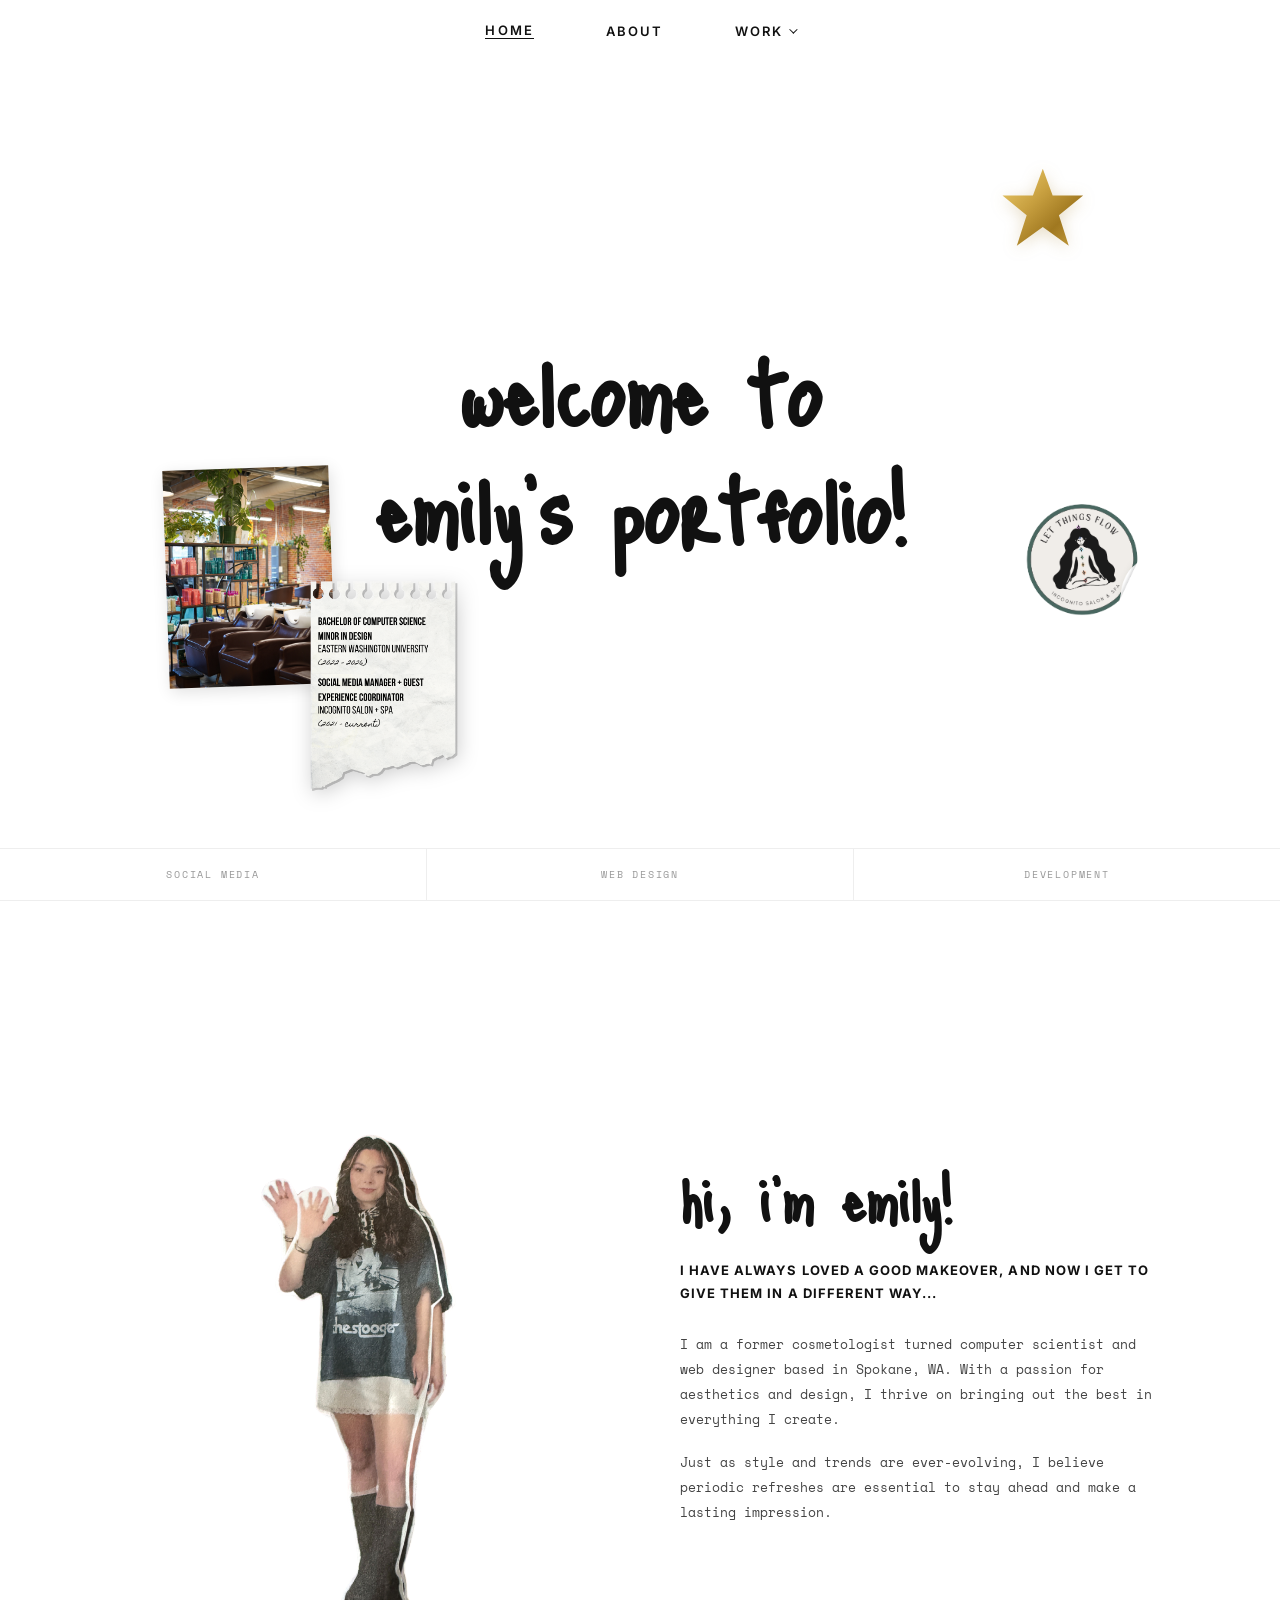
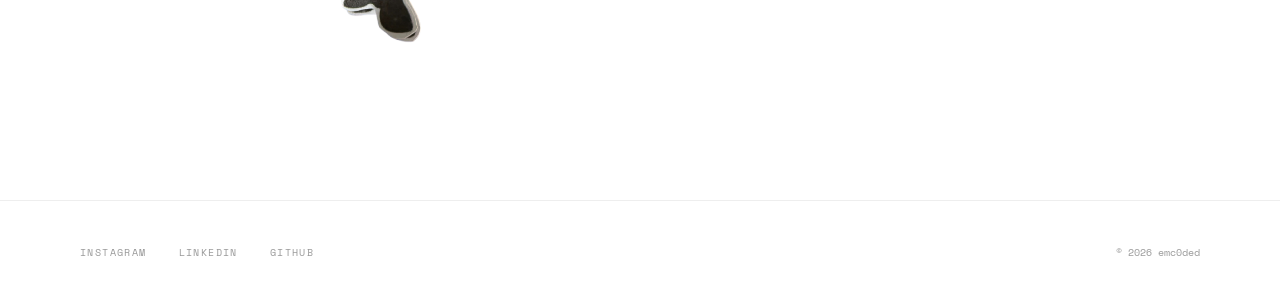
==== index.html @ df0affe6 "photo adjustment" ====
<!DOCTYPE html>
<html lang="en">
<head>
  <meta charset="UTF-8">
  <meta name="viewport" content="width=device-width, initial-scale=1.0">
  <title>emily herbert — portfolio</title>
  <link rel="stylesheet" href="css/style.css?v=10">
  <style>
    /* Index-only tweaks */
    .scroll-hint {
      position: absolute;
      bottom: 32px;
      left: 50%;
      transform: translateX(-50%);
      display: flex;
      flex-direction: column;
      align-items: center;
      gap: 8px;
      z-index: 5;
      pointer-events: none;
    }
    .scroll-hint span {
      font-family: var(--font-mono);
      font-size: 9px;
      letter-spacing: 0.2em;
      text-transform: uppercase;
      color: var(--mid);
    }
    .scroll-hint-line {
      width: 1px;
      height: 40px;
      background: var(--light);
      position: relative;
      overflow: hidden;
    }
    .scroll-hint-line::after {
      content: '';
      position: absolute;
      top: -100%;
      left: 0;
      width: 100%;
      height: 100%;
      background: var(--mid);
      animation: scrollDown 1.6s ease infinite;
    }
    @keyframes scrollDown {
      0%   { top: -100%; }
      100% { top: 200%; }
    }
    /* drag hint */
    .drag-hint {
      position: absolute;
      top: 88px;
      right: 48px;
      font-family: var(--font-mono);
      font-size: 9px;
      letter-spacing: 0.16em;
      text-transform: uppercase;
      color: #ccc;
      z-index: 5;
      pointer-events: none;
    }
    /* work links strip at bottom of hero */
    .work-strip {
      position: absolute;
      bottom: 0;
      left: 0; right: 0;
      display: flex;
      border-top: 1px solid var(--light);
      z-index: 5;
    }
    .work-strip a {
      flex: 1;
      padding: 18px 0;
      text-align: center;
      font-family: var(--font-mono);
      font-size: 10px;
      letter-spacing: 0.18em;
      text-transform: uppercase;
      text-decoration: none;
      color: var(--mid);
      border-right: 1px solid var(--light);
      transition: background 0.2s, color 0.2s;
    }
    .work-strip a:last-child { border-right: none; }
    .work-strip a:hover { background: var(--cream); color: var(--fg); }
  </style>
</head>
<body>

  <!-- ── NAV ── -->
  <nav>
    <a href="index.html" class="active">HOME</a>
    <a href="#about">ABOUT</a>
    <span class="nav-dropdown-toggle" data-menu="work-menu">WORK</span>
  </nav>
  <div class="nav-dropdown-menu" id="work-menu">
    <a href="social-media.html">Social Media</a>
    <a href="web-design.html">Web Design</a>
    <a href="development.html">Development</a>
  </div>

  <!-- ── HERO ── -->
  <section class="hero">

    <!-- Centered title (not draggable) -->
    <h1 class="hero-title">welcome to<br>emily's portfolio!</h1>

    <!-- ① Photo -->
    <div class="draggable" id="drag-photo" style="left: 13%; top: 52%">
      <img src="assets/photo.jpg" alt="Incognito Salon" class="hero-photo">
    </div>

    <!-- ② Resume image -->
    <div class="draggable" id="drag-sticky" style="left: 22%; top: 62%">
      <img src="assets/resume.png" alt="Resume" class="hero-resume">
    </div>

    <!-- ③ Gold star -->
    <div class="draggable" id="drag-star" style="right: 15%; top: 18%">
      <div class="gold-star">
        <svg viewBox="0 0 100 95" xmlns="http://www.w3.org/2000/svg">
          <defs>
            <linearGradient id="starGold" x1="0%" y1="0%" x2="100%" y2="100%">
              <stop offset="0%"   stop-color="#f0d070"/>
              <stop offset="40%"  stop-color="#c8a040"/>
              <stop offset="70%"  stop-color="#a07820"/>
              <stop offset="100%" stop-color="#c8a040"/>
            </linearGradient>
          </defs>
          <polygon
            points="50,5 61,35 95,35 68,57 79,91 50,70 21,91 32,57 5,35 39,35"
            fill="url(#starGold)"
          />
        </svg>
      </div>
    </div>

    <!-- ④ Sticker -->
    <div class="draggable" id="drag-sticker" style="right: 8%; top: 52%">
      <img src="assets/sticker.png" alt="Incognito Salon & Spa sticker" class="hero-sticker">
    </div>

    <!-- Work category strip -->
    <div class="work-strip">
      <a href="social-media.html">Social Media</a>
      <a href="web-design.html">Web Design</a>
      <a href="development.html">Development</a>
    </div>

  </section>

  <!-- ── ABOUT ── -->
  <section class="about-section" id="about">

    <div class="about-photo-wrap">
      <div class="wave-anim">
        <img src="assets/wave.png"  alt="Emily waving" class="wave-frame wave-a">
        <img src="assets/wave2.png" alt="Emily waving" class="wave-frame wave-b">
      </div>
    </div>

    <div class="about-text">
      <h2>hi, i'm emily!</h2>
      <p class="tagline">I have always loved a good makeover, and now I get to give them in a different way...</p>
      <p>I am a former cosmetologist turned computer scientist and web designer based in Spokane, WA. With a passion for aesthetics and design, I thrive on bringing out the best in everything I create.</p>
      <p>Just as style and trends are ever-evolving, I believe periodic refreshes are essential to stay ahead and make a lasting impression.</p>
    </div>

  </section>

  <!-- ── FOOTER ── -->
  <footer>
    
    <div class="footer-links">
      <a href="https://instagram.com/emc0ded" target="_blank" rel="noopener">Instagram</a>
      <a href="https://linkedin.com/in/emarieherb" target="_blank" rel="noopener">LinkedIn</a>
      <a href="https://github.com/emc0ded" target="_blank" rel="noopener">GitHub</a>
    </div>
    <span class="footer-copy">© 2026 emc0ded</span>
  </footer>

  <script src="js/main.js?v=4"></script>
</body>
</html>
---- css/style.css ----
@import url('https://fonts.googleapis.com/css2?family=Just+Me+Again+Down+Here&family=Space+Mono:ital,wght@0,400;0,700;1,400&family=Bebas+Neue&family=Inter:wght@300;400;500;600;700&display=swap');

*, *::before, *::after {
  box-sizing: border-box;
  margin: 0;
  padding: 0;
}

:root {
  --bg:           #ffffff;
  --fg:           #111111;
  --accent:       #c8a45e;
  --accent-dark:  #9e7d3e;
  --cream:        #f8f6f1;
  --light:        #eeeeee;
  --mid:          #999999;
  --font-hand:    'Just Me Again Down Here', cursive;
  --font-mono:    'Space Mono', monospace;
  --font-sans:    'Inter', sans-serif;
  --font-display: 'Bebas Neue', sans-serif;
}

html { scroll-behavior: smooth; }

body {
  background: var(--bg);
  color: var(--fg);
  font-family: var(--font-mono);
  overflow-x: hidden;
}

/* ─────────────────────────────────────────
   NAV
───────────────────────────────────────── */
nav {
  position: fixed;
  top: 0; left: 0; right: 0;
  z-index: 9999;
  display: flex;
  justify-content: center;
  align-items: center;
  gap: 72px;
  padding: 22px 48px;
  background: rgba(255,255,255,0.98);
}

nav a {
  font-family: var(--font-sans);
  font-weight: 600;
  font-size: 13px;
  letter-spacing: 0.16em;
  text-decoration: none;
  color: var(--fg);
  text-transform: uppercase;
  transition: opacity 0.2s;
}

nav a:hover { opacity: 0.4; }

nav a.active { border-bottom: 1.5px solid var(--fg); }

/* Dropdown */
.nav-dropdown {
  position: relative;
  display: flex;
  align-items: center;
}

.nav-dropdown-toggle {
  font-family: var(--font-sans);
  font-weight: 600;
  font-size: 13px;
  letter-spacing: 0.16em;
  text-transform: uppercase;
  cursor: pointer;
  color: var(--fg);
  display: flex;
  align-items: center;
  gap: 5px;
  transition: opacity 0.2s;
}

.nav-dropdown-toggle:hover { opacity: 0.4; }

.nav-dropdown-toggle::after {
  content: '';
  display: inline-block;
  width: 6px; height: 6px;
  border-right: 1.5px solid var(--fg);
  border-bottom: 1.5px solid var(--fg);
  transform: rotate(45deg) translateY(-2px);
  transition: transform 0.2s;
}

.nav-dropdown-toggle.open::after {
  transform: rotate(-135deg) translateY(-2px);
}

.nav-dropdown-menu {
  position: fixed;
  top: 64px;
  background: var(--bg);
  border: 1px solid var(--fg);
  min-width: 192px;
  display: none;
  flex-direction: column;
  z-index: 99999;
}

.nav-dropdown-menu.open {
  display: flex;
}

.nav-dropdown-menu a {
  padding: 13px 22px;
  font-size: 11px;
  letter-spacing: 0.14em;
  border-bottom: 1px solid var(--light);
  white-space: nowrap;
  display: block;
  color: var(--fg);
  text-decoration: none;
}

.nav-dropdown-menu a:last-child { border-bottom: none; }

.nav-dropdown-menu a:hover {
  background: var(--cream);
}

/* ─────────────────────────────────────────
   HERO
───────────────────────────────────────── */
.hero {
  position: relative;
  width: 100vw;
  height: 100vh;
  overflow: hidden;
  display: flex;
  align-items: center;
  justify-content: center;
}

.hero-title {
  font-family: var(--font-hand);
  font-size: clamp(56px, 8.5vw, 116px);
  font-weight: 700;
  line-height: 1.08;
  text-align: center;
  pointer-events: none;
  user-select: none;
  z-index: 2;
  position: relative;
}

/* ─────────────────────────────────────────
   DRAGGABLES
───────────────────────────────────────── */
.draggable {
  position: absolute;
  cursor: grab;
  user-select: none;
  z-index: 10;
  will-change: transform;
  transition: box-shadow 0.15s;
}

.draggable:active,
.draggable.dragging {
  cursor: grabbing;
  z-index: 50;
}

/* Hero photo */
.hero-photo {
  width: clamp(120px, 13vw, 200px);
  height: clamp(155px, 17vw, 260px);
  object-fit: cover;
  object-position: center;
  display: block;
  transform: rotate(-2deg);
  box-shadow: 2px 4px 16px rgba(0,0,0,0.12);
}

/* Photo card placeholder (kept for fallback) */
.photo-card {
  width: clamp(120px, 13vw, 200px);
  height: clamp(155px, 17vw, 260px);
  background: var(--light);
  border: 2px dashed #ccc;
  display: flex;
  align-items: center;
  justify-content: center;
  font-family: var(--font-mono);
  font-size: 10px;
  color: var(--mid);
  text-align: center;
  line-height: 1.6;
  padding: 12px;
  transform: rotate(-2deg);
}

/* Sticky note */
.sticky-note {
  background: #fafaf8;
  border: 1px solid #e0e0e0;
  padding: 22px 26px;
  max-width: 230px;
  box-shadow: 3px 4px 14px rgba(0,0,0,0.07);
  transform: rotate(1.5deg);
}

.sticky-note p {
  font-family: var(--font-sans);
  font-size: 10.5px;
  font-weight: 700;
  letter-spacing: 0.07em;
  text-transform: uppercase;
  line-height: 1.75;
  color: var(--fg);
}

.sticky-note .cursive {
  font-family: var(--font-hand);
  font-size: 16px;
  font-weight: 400;
  text-transform: none;
  letter-spacing: 0;
  color: #555;
}

.sticky-note hr {
  border: none;
  border-top: 1px solid #e8e8e8;
  margin: 10px 0;
}

/* Gold star */
.gold-star svg {
  width: clamp(64px, 7vw, 110px);
  height: clamp(64px, 7vw, 110px);
  filter: drop-shadow(0 3px 8px rgba(160,120,30,0.25));
}

/* Sticker image */
.hero-sticker {
  width: clamp(130px, 15vw, 220px);
  height: clamp(130px, 15vw, 220px);
  object-fit: contain;
  display: block;
}

/* Resume image */
.hero-resume {
  width: clamp(150px, 16vw, 250px);
  object-fit: contain;
  display: block;
  filter: drop-shadow(2px 4px 10px rgba(0,0,0,0.2));
}

/* ─────────────────────────────────────────
   ABOUT SECTION
───────────────────────────────────────── */
.about-section {
  min-height: 100vh;
  display: grid;
  grid-template-columns: 1fr 1fr;
  align-items: center;
  padding: 100px 120px;
  gap: 80px;
  border-top: 1px solid var(--light);
}

.about-photo-wrap {
  display: flex;
  justify-content: center;
  align-items: flex-end;
}

/* Wave stop-motion animation */
.wave-anim {
  position: relative;
  width: 420px;
  height: 620px;
}

.wave-frame {
  position: absolute;
  top: 0; left: 0;
  width: 100%;
  height: 100%;
  object-fit: contain;
  object-position: bottom center;
}

.wave-a {
  animation: wave-show 0.9s steps(1) infinite;
}

.wave-b {
  animation: wave-hide 0.9s steps(1) infinite;
}

@keyframes wave-show {
  0%,  49.9% { opacity: 1; }
  50%, 100%  { opacity: 0; }
}

@keyframes wave-hide {
  0%,  49.9% { opacity: 0; }
  50%, 100%  { opacity: 1; }
}

.about-text h2 {
  font-family: var(--font-hand);
  font-size: clamp(44px, 6vw, 74px);
  font-weight: 700;
  margin-bottom: 20px;
  line-height: 1.1;
}

.about-text .tagline {
  font-family: var(--font-sans);
  font-size: 13px;
  font-weight: 700;
  text-transform: uppercase;
  letter-spacing: 0.08em;
  line-height: 1.75;
  margin-bottom: 28px;
  color: var(--fg);
}

.about-text p {
  font-family: var(--font-mono);
  font-size: 12.5px;
  line-height: 2;
  color: #444;
  margin-bottom: 18px;
}

/* ─────────────────────────────────────────
   WORK PAGE HERO
───────────────────────────────────────── */
.work-header {
  padding: 120px 80px 56px;
  border-bottom: 1px solid var(--light);
  display: flex;
  align-items: flex-start;
  justify-content: space-between;
  gap: 40px;
}

.work-header-left .eyebrow {
  font-family: var(--font-mono);
  font-size: 11px;
  letter-spacing: 0.18em;
  text-transform: uppercase;
  color: var(--mid);
  margin-bottom: 14px;
}

.work-header-left h1 {
  font-family: var(--font-display);
  font-size: clamp(56px, 8vw, 112px);
  letter-spacing: 0.02em;
  line-height: 1.05;
  color: var(--fg);
}

.work-header-right {
  text-align: right;
  padding-bottom: 8px;
}

.work-header-right .year-range {
  font-family: var(--font-mono);
  font-size: 13px;
  color: var(--mid);
  letter-spacing: 0.06em;
}

.work-header-right .work-desc {
  font-family: var(--font-mono);
  font-size: 11px;
  color: var(--mid);
  max-width: 320px;
  line-height: 1.8;
  margin-top: 10px;
}

/* ─────────────────────────────────────────
   HORIZONTAL SCROLL SECTION
───────────────────────────────────────── */
.scroll-section {
  padding: 72px 0;
}

.scroll-section-label {
  font-family: var(--font-display);
  font-size: 22px;
  letter-spacing: 0.1em;
  margin-bottom: 36px;
  color: var(--mid);
  padding: 0 80px;
}

.scroll-track {
  display: flex;
  gap: 28px;
  overflow-x: auto;
  padding-bottom: 28px;
  scrollbar-width: none;
  cursor: default;
  -webkit-overflow-scrolling: touch;
}

.scroll-track::-webkit-scrollbar { display: none; }

/* ─────────────────────────────────────────
   PHONE MOCKUP
───────────────────────────────────────── */
.phone-mockup {
  flex-shrink: 0;
  display: flex;
  flex-direction: column;
  gap: 16px;
  width: 190px;
}

.phone-frame {
  width: 190px;
  height: 385px;
  background: #1a1a1a;
  border-radius: 32px;
  padding: 14px 10px;
  box-shadow:
    0 0 0 1px #333,
    0 12px 40px rgba(0,0,0,0.3);
  position: relative;
}

/* notch */
.phone-frame::before {
  content: '';
  position: absolute;
  top: 14px; left: 50%;
  transform: translateX(-50%);
  width: 48px; height: 6px;
  background: #111;
  border-radius: 3px;
  z-index: 2;
}

.phone-screen {
  width: 100%;
  height: 100%;
  background: var(--light);
  border-radius: 22px;
  overflow: hidden;
  display: flex;
  align-items: center;
  justify-content: center;
  font-family: var(--font-mono);
  font-size: 9.5px;
  color: var(--mid);
  text-align: center;
  line-height: 1.7;
  padding: 12px;
}
.phone-screen img,
.phone-screen video {
  width: calc(100% + 24px);
  height: calc(100% + 24px);
  object-fit: cover;
  border-radius: 22px;
  display: block;
  margin: -12px;
}

.phone-caption {
  font-family: var(--font-mono);
  font-size: 10px;
  letter-spacing: 0.1em;
  text-transform: uppercase;
  color: var(--mid);
  line-height: 1.6;
}

/* ─────────────────────────────────────────
   DESKTOP / iMAC MOCKUP
───────────────────────────────────────── */
.desktop-mockup {
  flex-shrink: 0;
  display: flex;
  flex-direction: column;
  gap: 16px;
  width: 500px;
}

.imac-wrap {
  display: flex;
  flex-direction: column;
  align-items: center;
}

.imac-body {
  width: 500px;
  background: linear-gradient(180deg, #d8d8d8 0%, #c4c4c4 100%);
  border-radius: 18px 18px 6px 6px;
  padding: 14px 14px 0;
  box-shadow:
    0 0 0 1px #bbb,
    0 12px 40px rgba(0,0,0,0.2);
}

.imac-screen {
  width: 100%;
  height: 300px;
  background: var(--light);
  border-radius: 6px 6px 0 0;
  overflow: hidden;
  display: flex;
  align-items: center;
  justify-content: center;
  font-family: var(--font-mono);
  font-size: 11px;
  color: var(--mid);
  text-align: center;
  line-height: 1.7;
  padding: 16px;
}
.imac-screen img {
  width: calc(100% + 32px);
  height: auto;
  margin: -16px -16px 0 -16px;
  display: block;
}

.imac-chin {
  width: 500px;
  height: 28px;
  background: linear-gradient(180deg, #c4c4c4 0%, #b8b8b8 100%);
  border-radius: 0 0 4px 4px;
  display: flex;
  align-items: center;
  justify-content: center;
}

.imac-chin::after {
  content: '';
  width: 8px; height: 8px;
  border-radius: 50%;
  background: #aaa;
  border: 1px solid #999;
}

.imac-neck {
  width: 56px; height: 30px;
  background: linear-gradient(180deg, #b8b8b8, #a8a8a8);
  clip-path: polygon(5% 0, 95% 0, 100% 100%, 0% 100%);
}

.imac-foot {
  width: 160px; height: 8px;
  background: #aaa;
  border-radius: 4px;
}

.desktop-caption {
  font-family: var(--font-mono);
  font-size: 10px;
  letter-spacing: 0.1em;
  text-transform: uppercase;
  color: var(--mid);
  line-height: 1.6;
}

/* ─────────────────────────────────────────
   DEVELOPMENT — PROJECT CARDS
───────────────────────────────────────── */
.projects-section {
  padding: 72px 80px;
}

.projects-grid {
  display: grid;
  grid-template-columns: repeat(auto-fill, minmax(300px, 1fr));
  gap: 1px;
  border: 1px solid var(--fg);
}

.project-card {
  padding: 40px 36px;
  border-right: 1px solid var(--fg);
  border-bottom: 1px solid var(--fg);
  transition: background 0.2s;
}

.project-logo {
  width: 56px;
  height: 56px;
  object-fit: contain;
  border-radius: 12px;
  margin-bottom: 20px;
  display: block;
}

.project-card:hover {
  background: var(--cream);
}

.project-card .eyebrow {
  font-family: var(--font-mono);
  font-size: 10px;
  letter-spacing: 0.18em;
  text-transform: uppercase;
  color: var(--mid);
  margin-bottom: 14px;
}

.project-card h3 {
  font-family: var(--font-display);
  font-size: 32px;
  letter-spacing: 0.04em;
  margin-bottom: 14px;
  line-height: 1;
}

.project-card p {
  font-family: var(--font-mono);
  font-size: 11.5px;
  line-height: 1.9;
  color: #555;
  margin-bottom: 22px;
}

.tech-stack {
  display: flex;
  flex-wrap: wrap;
  gap: 6px;
}

.tech-tag {
  font-family: var(--font-mono);
  font-size: 9px;
  letter-spacing: 0.1em;
  text-transform: uppercase;
  padding: 4px 10px;
  border: 1px solid #ddd;
  color: var(--mid);
}

.project-link {
  display: inline-block;
  margin-top: 20px;
  font-family: var(--font-mono);
  font-size: 10px;
  letter-spacing: 0.14em;
  text-transform: uppercase;
  color: var(--fg);
  text-decoration: none;
  border-bottom: 1px solid var(--fg);
  padding-bottom: 2px;
  transition: opacity 0.2s;
}

.project-link:hover { opacity: 0.4; }

/* ─────────────────────────────────────────
   BACK LINK (work pages)
───────────────────────────────────────── */
.back-link {
  display: inline-flex;
  align-items: center;
  gap: 8px;
  font-family: var(--font-mono);
  font-size: 10px;
  letter-spacing: 0.14em;
  text-transform: uppercase;
  color: var(--mid);
  text-decoration: none;
  transition: color 0.2s;
}

.back-link:hover { color: var(--fg); }

.back-link::before {
  content: '←';
  font-size: 14px;
}

/* ─────────────────────────────────────────
   BOTTOM NAV (mirrors top nav, static)
───────────────────────────────────────── */
.bottom-nav {
  display: flex;
  justify-content: center;
  align-items: center;
  gap: 72px;
  padding: 22px 48px;
  border-top: 1px solid var(--light);
  background: var(--bg);
}


/* ─────────────────────────────────────────
   FOOTER
───────────────────────────────────────── */
footer {
  border-top: 1px solid var(--light);
  padding: 44px 80px;
  display: flex;
  justify-content: space-between;
  align-items: center;
  flex-wrap: wrap;
  gap: 20px;
}

.footer-name {
  font-family: var(--font-hand);
  font-size: 26px;
  font-weight: 700;
}

.footer-links {
  display: flex;
  gap: 32px;
  flex-wrap: wrap;
}

.footer-links a {
  font-family: var(--font-mono);
  font-size: 10px;
  letter-spacing: 0.14em;
  text-transform: uppercase;
  text-decoration: none;
  color: var(--mid);
  transition: color 0.2s;
}

.footer-links a:hover { color: var(--fg); }

.footer-copy {
  font-family: var(--font-mono);
  font-size: 10px;
  color: var(--mid);
}

/* ─────────────────────────────────────────
   RESPONSIVE
───────────────────────────────────────── */
@media (max-width: 900px) {
  nav { gap: 32px; padding: 18px 24px; }
  .about-section { grid-template-columns: 1fr; padding: 80px 32px; gap: 40px; }
  .work-header { flex-direction: column; gap: 24px; align-items: flex-start; padding: 120px 32px 40px; }
  .scroll-section { padding: 48px 0; }
  .scroll-section-label { padding: 0 32px; }
  .projects-section { padding: 48px 32px; }
  footer { padding: 36px 32px; }
  .bottom-nav { gap: 20px; padding: 18px 24px; flex-wrap: wrap; justify-content: center; }
}

@media (max-width: 480px) {
  nav { gap: 20px; padding: 16px 20px; }
  nav a, .nav-dropdown-toggle { font-size: 11px; letter-spacing: 0.12em; }
  .bottom-nav { gap: 14px 24px; padding: 20px 24px; }
  .bottom-nav a { font-size: 11px; letter-spacing: 0.12em; }
  footer { flex-direction: column; gap: 16px; text-align: center; padding: 32px 24px; }
  .footer-links { justify-content: center; }
  #drag-photo { top: 68% !important; }
}
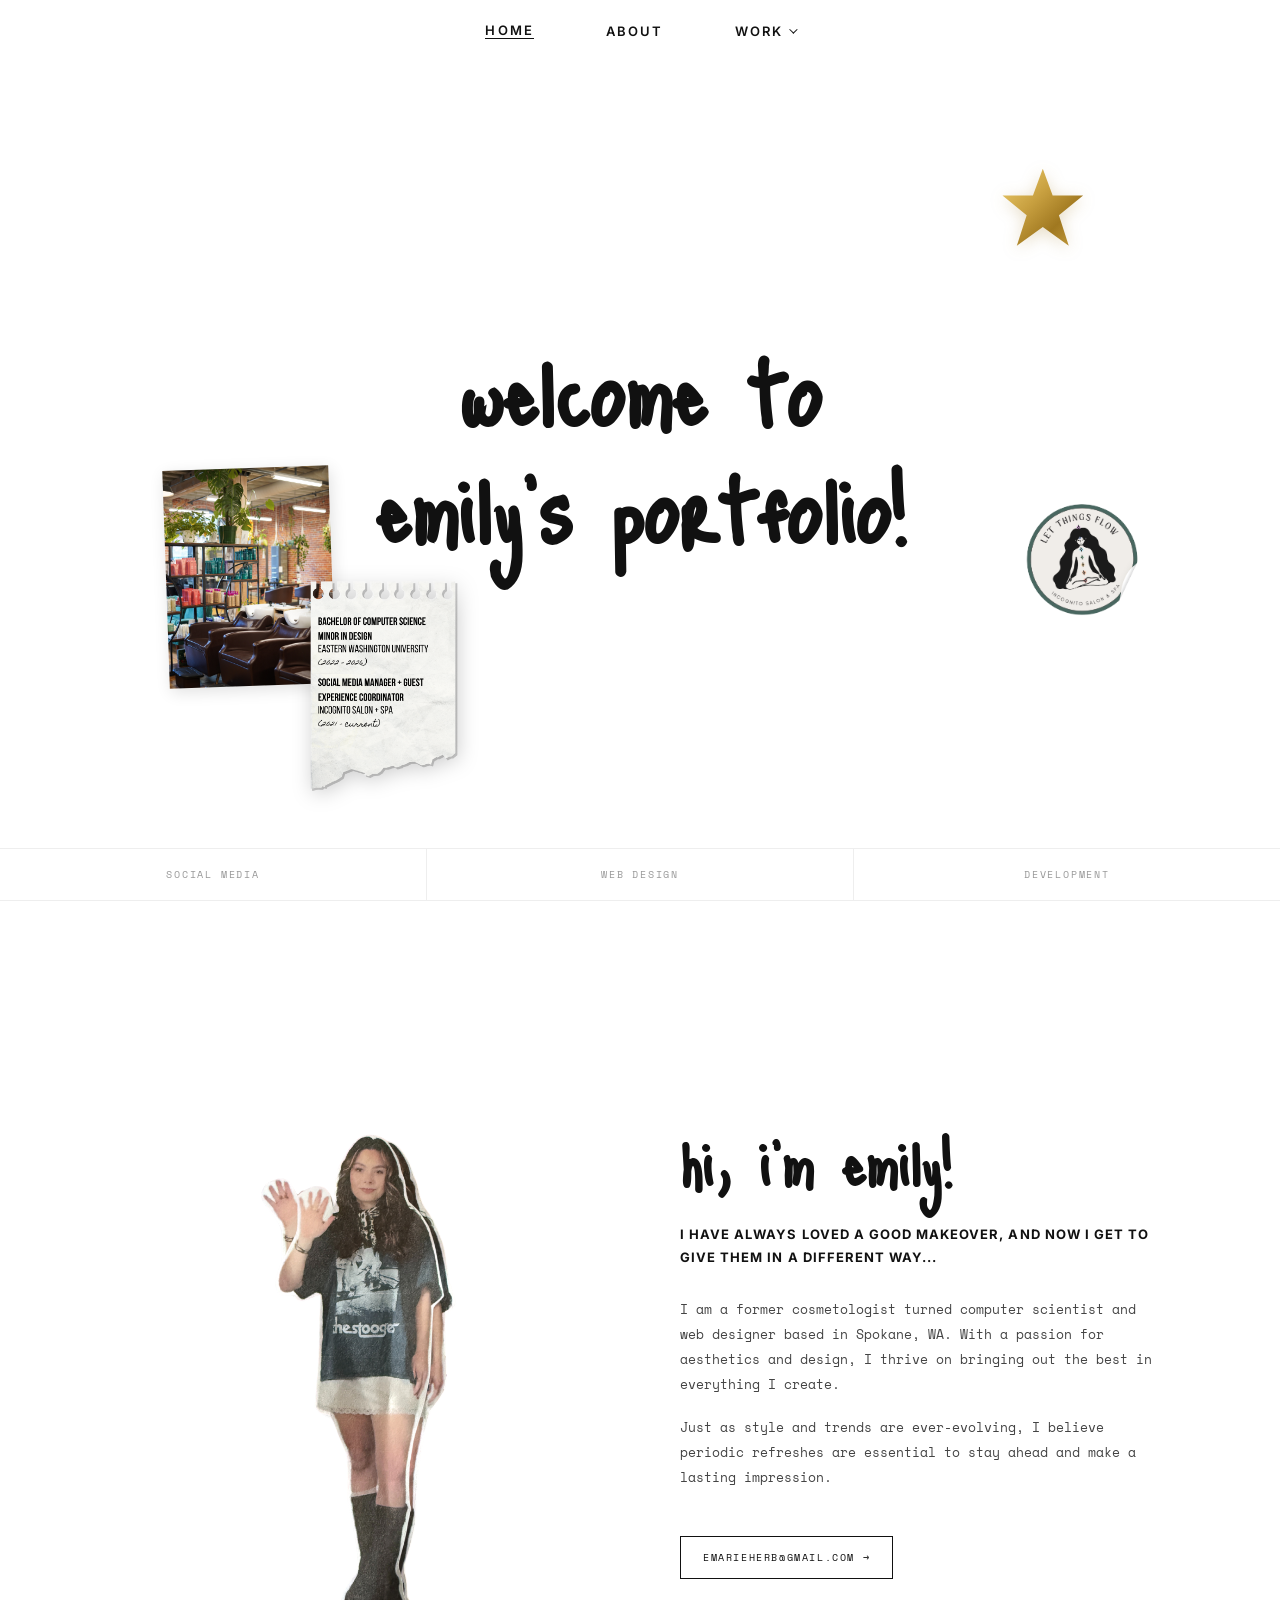
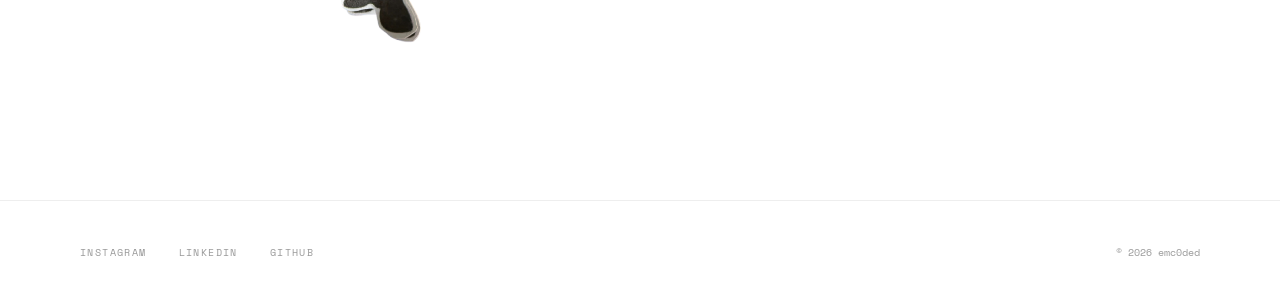
==== commit 348418a3: "update styles and add new content for wedding website; refresh stylesheet version" ====
--- a/index.html
+++ b/index.html
@@ -4,7 +4,8 @@
   <meta charset="UTF-8">
   <meta name="viewport" content="width=device-width, initial-scale=1.0">
   <title>emily herbert — portfolio</title>
-  <link rel="stylesheet" href="css/style.css?v=10">
+  <link rel="icon" href="favicon.svg" type="image/svg+xml">
+  <link rel="stylesheet" href="css/style.css?v=17">
   <style>
     /* Index-only tweaks */
     .scroll-hint {
@@ -165,6 +166,7 @@
       <p class="tagline">I have always loved a good makeover, and now I get to give them in a different way...</p>
       <p>I am a former cosmetologist turned computer scientist and web designer based in Spokane, WA. With a passion for aesthetics and design, I thrive on bringing out the best in everything I create.</p>
       <p>Just as style and trends are ever-evolving, I believe periodic refreshes are essential to stay ahead and make a lasting impression.</p>
+      <a href="mailto:emarieherb@gmail.com" class="about-email">emarieherb@gmail.com →</a>
     </div>
 
   </section>
@@ -180,6 +182,6 @@
     <span class="footer-copy">© 2026 emc0ded</span>
   </footer>
 
-  <script src="js/main.js?v=4"></script>
+  <script src="js/main.js?v=5"></script>
 </body>
 </html>
--- a/css/style.css
+++ b/css/style.css
@@ -29,9 +29,7 @@
   overflow-x: hidden;
 }
 
-/* ─────────────────────────────────────────
-   NAV
-───────────────────────────────────────── */
+/* NAV */
 nav {
   position: fixed;
   top: 0; left: 0; right: 0;
@@ -56,15 +54,9 @@
 }
 
 nav a:hover { opacity: 0.4; }
-
 nav a.active { border-bottom: 1.5px solid var(--fg); }
 
-/* Dropdown */
-.nav-dropdown {
-  position: relative;
-  display: flex;
-  align-items: center;
-}
+.nav-dropdown { position: relative; display: flex; align-items: center; }
 
 .nav-dropdown-toggle {
   font-family: var(--font-sans);
@@ -107,9 +99,7 @@
   z-index: 99999;
 }
 
-.nav-dropdown-menu.open {
-  display: flex;
-}
+.nav-dropdown-menu.open { display: flex; }
 
 .nav-dropdown-menu a {
   padding: 13px 22px;
@@ -123,14 +113,9 @@
 }
 
 .nav-dropdown-menu a:last-child { border-bottom: none; }
-
-.nav-dropdown-menu a:hover {
-  background: var(--cream);
-}
-
-/* ─────────────────────────────────────────
-   HERO
-───────────────────────────────────────── */
+.nav-dropdown-menu a:hover { background: var(--cream); }
+
+/* HERO */
 .hero {
   position: relative;
   width: 100vw;
@@ -153,9 +138,7 @@
   position: relative;
 }
 
-/* ─────────────────────────────────────────
-   DRAGGABLES
-───────────────────────────────────────── */
+/* DRAGGABLES */
 .draggable {
   position: absolute;
   cursor: grab;
@@ -171,7 +154,6 @@
   z-index: 50;
 }
 
-/* Hero photo */
 .hero-photo {
   width: clamp(120px, 13vw, 200px);
   height: clamp(155px, 17vw, 260px);
@@ -182,7 +164,6 @@
   box-shadow: 2px 4px 16px rgba(0,0,0,0.12);
 }
 
-/* Photo card placeholder (kept for fallback) */
 .photo-card {
   width: clamp(120px, 13vw, 200px);
   height: clamp(155px, 17vw, 260px);
@@ -200,7 +181,6 @@
   transform: rotate(-2deg);
 }
 
-/* Sticky note */
 .sticky-note {
   background: #fafaf8;
   border: 1px solid #e0e0e0;
@@ -235,14 +215,12 @@
   margin: 10px 0;
 }
 
-/* Gold star */
 .gold-star svg {
   width: clamp(64px, 7vw, 110px);
   height: clamp(64px, 7vw, 110px);
   filter: drop-shadow(0 3px 8px rgba(160,120,30,0.25));
 }
 
-/* Sticker image */
 .hero-sticker {
   width: clamp(130px, 15vw, 220px);
   height: clamp(130px, 15vw, 220px);
@@ -250,7 +228,6 @@
   display: block;
 }
 
-/* Resume image */
 .hero-resume {
   width: clamp(150px, 16vw, 250px);
   object-fit: contain;
@@ -258,9 +235,7 @@
   filter: drop-shadow(2px 4px 10px rgba(0,0,0,0.2));
 }
 
-/* ─────────────────────────────────────────
-   ABOUT SECTION
-───────────────────────────────────────── */
+/* ABOUT SECTION */
 .about-section {
   min-height: 100vh;
   display: grid;
@@ -277,7 +252,6 @@
   align-items: flex-end;
 }
 
-/* Wave stop-motion animation */
 .wave-anim {
   position: relative;
   width: 420px;
@@ -293,13 +267,8 @@
   object-position: bottom center;
 }
 
-.wave-a {
-  animation: wave-show 0.9s steps(1) infinite;
-}
-
-.wave-b {
-  animation: wave-hide 0.9s steps(1) infinite;
-}
+.wave-a { animation: wave-show 0.9s steps(1) infinite; }
+.wave-b { animation: wave-hide 0.9s steps(1) infinite; }
 
 @keyframes wave-show {
   0%,  49.9% { opacity: 1; }
@@ -338,9 +307,7 @@
   margin-bottom: 18px;
 }
 
-/* ─────────────────────────────────────────
-   WORK PAGE HERO
-───────────────────────────────────────── */
+/* WORK PAGE HEADER */
 .work-header {
   padding: 120px 80px 56px;
   border-bottom: 1px solid var(--light);
@@ -388,12 +355,8 @@
   margin-top: 10px;
 }
 
-/* ─────────────────────────────────────────
-   HORIZONTAL SCROLL SECTION
-───────────────────────────────────────── */
-.scroll-section {
-  padding: 72px 0;
-}
+/* HORIZONTAL SCROLL */
+.scroll-section { padding: 72px 0; }
 
 .scroll-section-label {
   font-family: var(--font-display);
@@ -416,9 +379,7 @@
 
 .scroll-track::-webkit-scrollbar { display: none; }
 
-/* ─────────────────────────────────────────
-   PHONE MOCKUP
-───────────────────────────────────────── */
+/* PHONE MOCKUP */
 .phone-mockup {
   flex-shrink: 0;
   display: flex;
@@ -433,13 +394,10 @@
   background: #1a1a1a;
   border-radius: 32px;
   padding: 14px 10px;
-  box-shadow:
-    0 0 0 1px #333,
-    0 12px 40px rgba(0,0,0,0.3);
+  box-shadow: 0 0 0 1px #333, 0 12px 40px rgba(0,0,0,0.3);
   position: relative;
 }
 
-/* notch */
 .phone-frame::before {
   content: '';
   position: absolute;
@@ -467,6 +425,7 @@
   line-height: 1.7;
   padding: 12px;
 }
+
 .phone-screen img,
 .phone-screen video {
   width: calc(100% + 24px);
@@ -486,15 +445,12 @@
   line-height: 1.6;
 }
 
-/* ─────────────────────────────────────────
-   DESKTOP / iMAC MOCKUP
-───────────────────────────────────────── */
+/* iMAC MOCKUP */
 .desktop-mockup {
-  flex-shrink: 0;
   display: flex;
   flex-direction: column;
   gap: 16px;
-  width: 500px;
+  width: 100%;
 }
 
 .imac-wrap {
@@ -504,40 +460,31 @@
 }
 
 .imac-body {
-  width: 500px;
+  width: 100%;
   background: linear-gradient(180deg, #d8d8d8 0%, #c4c4c4 100%);
-  border-radius: 18px 18px 6px 6px;
+  border-radius: 18px 18px 0 0;
   padding: 14px 14px 0;
-  box-shadow:
-    0 0 0 1px #bbb,
-    0 12px 40px rgba(0,0,0,0.2);
+  box-shadow: 0 0 0 1px #bbb, 0 12px 40px rgba(0,0,0,0.2);
 }
 
 .imac-screen {
   width: 100%;
-  height: 300px;
+  height: 245px;
   background: var(--light);
   border-radius: 6px 6px 0 0;
   overflow: hidden;
-  display: flex;
-  align-items: center;
-  justify-content: center;
-  font-family: var(--font-mono);
-  font-size: 11px;
-  color: var(--mid);
-  text-align: center;
-  line-height: 1.7;
-  padding: 16px;
-}
+}
+
 .imac-screen img {
-  width: calc(100% + 32px);
-  height: auto;
-  margin: -16px -16px 0 -16px;
+  width: 100%;
+  height: 100%;
+  object-fit: cover;
+  object-position: top;
   display: block;
 }
 
 .imac-chin {
-  width: 500px;
+  width: 100%;
   height: 28px;
   background: linear-gradient(180deg, #c4c4c4 0%, #b8b8b8 100%);
   border-radius: 0 0 4px 4px;
@@ -575,12 +522,54 @@
   line-height: 1.6;
 }
 
-/* ─────────────────────────────────────────
-   DEVELOPMENT — PROJECT CARDS
-───────────────────────────────────────── */
-.projects-section {
-  padding: 72px 80px;
-}
+a.desktop-mockup {
+  text-decoration: none;
+  display: flex;
+  flex-direction: column;
+  gap: 16px;
+  cursor: pointer;
+  width: 100%;
+}
+
+a.desktop-mockup:hover .imac-body {
+  opacity: 0.85;
+  transition: opacity 0.2s;
+}
+
+/* DESKTOP GRID (web-design page) */
+.desktop-section { padding: 72px 80px; }
+
+.desktop-grid {
+  display: grid;
+  grid-template-columns: repeat(2, minmax(0, 500px));
+  gap: 56px 48px;
+  margin-top: 36px;
+}
+
+/* EMAIL LINK */
+.about-email {
+  display: inline-flex;
+  align-items: center;
+  gap: 10px;
+  font-family: var(--font-mono);
+  font-size: 10px;
+  letter-spacing: 0.16em;
+  text-transform: uppercase;
+  color: var(--fg);
+  text-decoration: none;
+  padding: 13px 22px;
+  border: 1px solid var(--fg);
+  margin-top: 28px;
+  transition: background 0.2s, color 0.2s;
+}
+
+.about-email:hover {
+  background: var(--fg);
+  color: var(--bg);
+}
+
+/* PROJECT CARDS */
+.projects-section { padding: 72px 80px; }
 
 .projects-grid {
   display: grid;
@@ -605,9 +594,7 @@
   display: block;
 }
 
-.project-card:hover {
-  background: var(--cream);
-}
+.project-card:hover { background: var(--cream); }
 
 .project-card .eyebrow {
   font-family: var(--font-mono);
@@ -634,11 +621,7 @@
   margin-bottom: 22px;
 }
 
-.tech-stack {
-  display: flex;
-  flex-wrap: wrap;
-  gap: 6px;
-}
+.tech-stack { display: flex; flex-wrap: wrap; gap: 6px; }
 
 .tech-tag {
   font-family: var(--font-mono);
@@ -666,9 +649,7 @@
 
 .project-link:hover { opacity: 0.4; }
 
-/* ─────────────────────────────────────────
-   BACK LINK (work pages)
-───────────────────────────────────────── */
+/* BACK LINK */
 .back-link {
   display: inline-flex;
   align-items: center;
@@ -683,15 +664,9 @@
 }
 
 .back-link:hover { color: var(--fg); }
-
-.back-link::before {
-  content: '←';
-  font-size: 14px;
-}
-
-/* ─────────────────────────────────────────
-   BOTTOM NAV (mirrors top nav, static)
-───────────────────────────────────────── */
+.back-link::before { content: '←'; font-size: 14px; }
+
+/* BOTTOM NAV */
 .bottom-nav {
   display: flex;
   justify-content: center;
@@ -702,10 +677,7 @@
   background: var(--bg);
 }
 
-
-/* ─────────────────────────────────────────
-   FOOTER
-───────────────────────────────────────── */
+/* FOOTER */
 footer {
   border-top: 1px solid var(--light);
   padding: 44px 80px;
@@ -716,17 +688,9 @@
   gap: 20px;
 }
 
-.footer-name {
-  font-family: var(--font-hand);
-  font-size: 26px;
-  font-weight: 700;
-}
-
-.footer-links {
-  display: flex;
-  gap: 32px;
-  flex-wrap: wrap;
-}
+.footer-name { font-family: var(--font-hand); font-size: 26px; font-weight: 700; }
+
+.footer-links { display: flex; gap: 32px; flex-wrap: wrap; }
 
 .footer-links a {
   font-family: var(--font-mono);
@@ -740,21 +704,45 @@
 
 .footer-links a:hover { color: var(--fg); }
 
-.footer-copy {
-  font-family: var(--font-mono);
-  font-size: 10px;
-  color: var(--mid);
-}
-
-/* ─────────────────────────────────────────
-   RESPONSIVE
-───────────────────────────────────────── */
+.footer-copy { font-family: var(--font-mono); font-size: 10px; color: var(--mid); }
+
+/* ASSET FADE-IN */
+.phone-screen img,
+.phone-screen video,
+.imac-screen img,
+.hero-photo,
+.hero-resume,
+.hero-sticker,
+.project-logo {
+  opacity: 0;
+  transition: opacity 0.55s ease;
+}
+
+.asset-loaded { opacity: 1 !important; }
+
+.wave-frame { transition: none; }
+
+/* SCROLL REVEAL */
+.reveal {
+  opacity: 0;
+  transform: translateY(18px);
+  transition: opacity 0.55s ease, transform 0.55s ease;
+}
+
+.reveal.visible {
+  opacity: 1;
+  transform: translateY(0);
+}
+
+/* RESPONSIVE */
 @media (max-width: 900px) {
   nav { gap: 32px; padding: 18px 24px; }
   .about-section { grid-template-columns: 1fr; padding: 80px 32px; gap: 40px; }
   .work-header { flex-direction: column; gap: 24px; align-items: flex-start; padding: 120px 32px 40px; }
   .scroll-section { padding: 48px 0; }
   .scroll-section-label { padding: 0 32px; }
+  .desktop-section { padding: 48px 32px; }
+  .desktop-grid { grid-template-columns: 1fr; gap: 48px; }
   .projects-section { padding: 48px 32px; }
   footer { padding: 36px 32px; }
   .bottom-nav { gap: 20px; padding: 18px 24px; flex-wrap: wrap; justify-content: center; }
